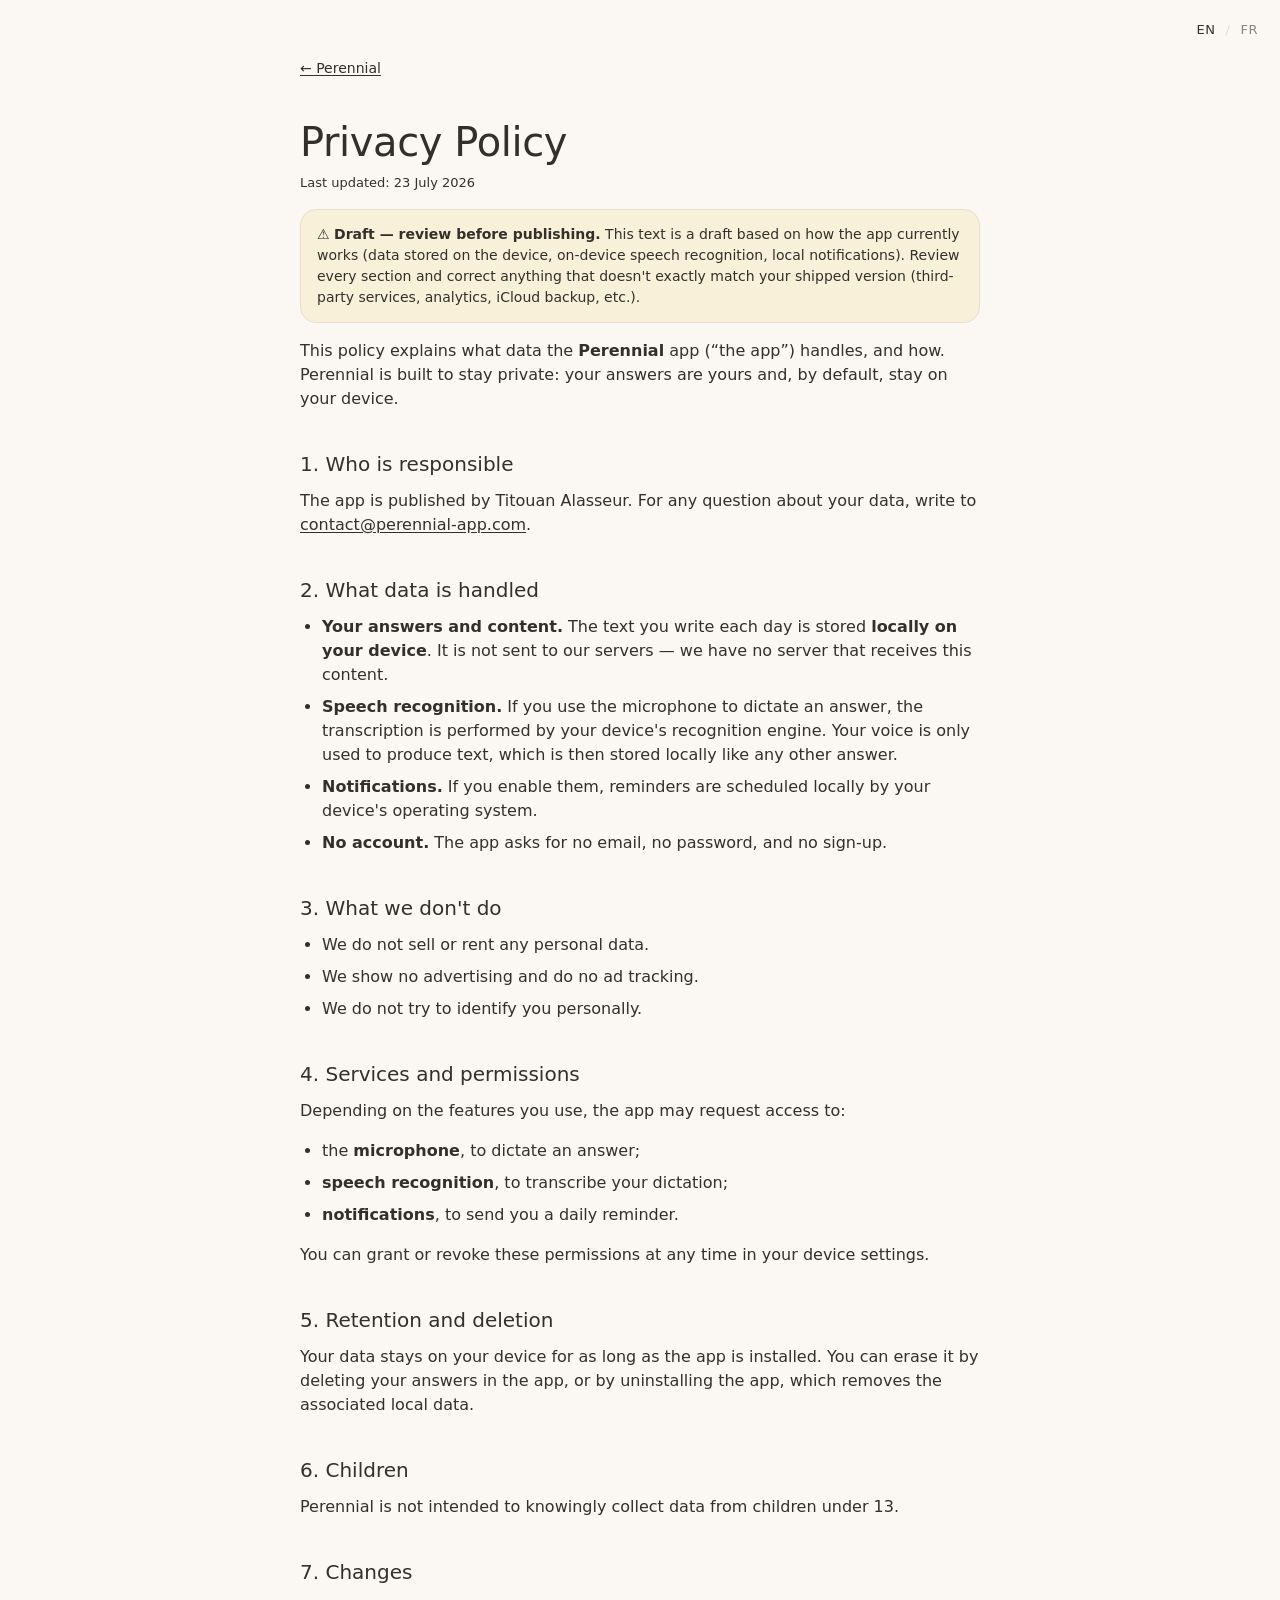
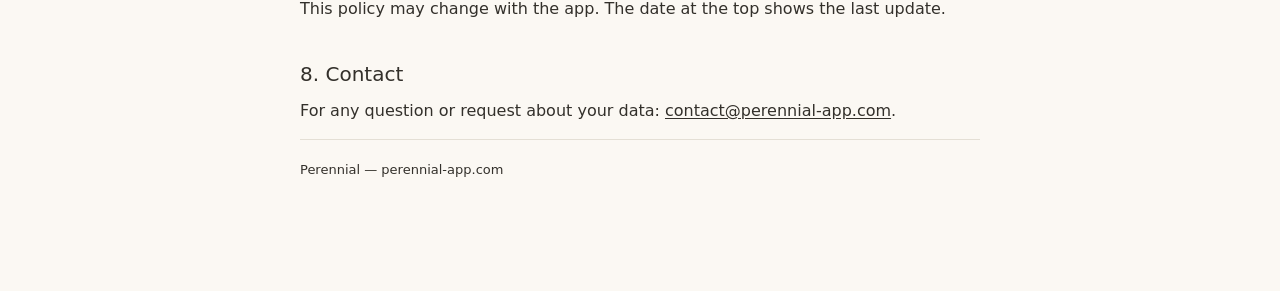
==== privacy.html @ 0a958e14 "Site : bilingue EN/FR, thème clair, texte onboarding + bouton App Store - Renomme confidentialite→pr" ====
<!doctype html>
<html lang="en">
<head>
  <meta charset="utf-8" />
  <meta name="viewport" content="width=device-width, initial-scale=1" />
  <title>Privacy Policy — Perennial</title>
  <meta name="description" content="Privacy Policy for the Perennial app." />
  <meta name="theme-color" content="#FBF8F3" />
  <link rel="icon" href="assets/strata.svg" type="image/svg+xml" />
  <link rel="stylesheet" href="styles.css" />
  <script>try{var l=localStorage.getItem('perennial-lang');document.documentElement.lang=(l==='fr'||l==='en')?l:'en';}catch(e){document.documentElement.lang='en';}</script>
</head>
<body>
  <div class="langswitch" role="group" aria-label="Language">
    <button type="button" data-setlang="en">EN</button>
    <span class="sep" aria-hidden="true">/</span>
    <button type="button" data-setlang="fr">FR</button>
  </div>

  <article class="doc">
    <a class="doc__back" href="index.html">← Perennial</a>

    <!-- ─────────── ENGLISH ─────────── -->
    <div class="lang-en">
      <h1>Privacy Policy</h1>
      <p class="doc__updated">Last updated: 23 July 2026</p>

      <p class="todo">
        ⚠️ <strong>Draft — review before publishing.</strong> This text is a draft
        based on how the app currently works (data stored on the device, on-device
        speech recognition, local notifications). Review every section and correct
        anything that doesn't exactly match your shipped version (third-party
        services, analytics, iCloud backup, etc.).
      </p>

      <p>
        This policy explains what data the <strong>Perennial</strong> app (“the
        app”) handles, and how. Perennial is built to stay private: your answers
        are yours and, by default, stay on your device.
      </p>

      <h2>1. Who is responsible</h2>
      <p>
        The app is published by Titouan Alasseur. For any question about your data,
        write to <a href="mailto:contact@perennial-app.com">contact@perennial-app.com</a>.
      </p>

      <h2>2. What data is handled</h2>
      <ul>
        <li><strong>Your answers and content.</strong> The text you write each day is
          stored <strong>locally on your device</strong>. It is not sent to our
          servers — we have no server that receives this content.</li>
        <li><strong>Speech recognition.</strong> If you use the microphone to dictate
          an answer, the transcription is performed by your device's recognition
          engine. Your voice is only used to produce text, which is then stored
          locally like any other answer.</li>
        <li><strong>Notifications.</strong> If you enable them, reminders are scheduled
          locally by your device's operating system.</li>
        <li><strong>No account.</strong> The app asks for no email, no password, and
          no sign-up.</li>
      </ul>

      <h2>3. What we don't do</h2>
      <ul>
        <li>We do not sell or rent any personal data.</li>
        <li>We show no advertising and do no ad tracking.</li>
        <li>We do not try to identify you personally.</li>
      </ul>

      <h2>4. Services and permissions</h2>
      <p>Depending on the features you use, the app may request access to:</p>
      <ul>
        <li>the <strong>microphone</strong>, to dictate an answer;</li>
        <li><strong>speech recognition</strong>, to transcribe your dictation;</li>
        <li><strong>notifications</strong>, to send you a daily reminder.</li>
      </ul>
      <p>You can grant or revoke these permissions at any time in your device settings.</p>

      <h2>5. Retention and deletion</h2>
      <p>
        Your data stays on your device for as long as the app is installed. You can
        erase it by deleting your answers in the app, or by uninstalling the app,
        which removes the associated local data.
      </p>

      <h2>6. Children</h2>
      <p>Perennial is not intended to knowingly collect data from children under 13.</p>

      <h2>7. Changes</h2>
      <p>This policy may change with the app. The date at the top shows the last update.</p>

      <h2>8. Contact</h2>
      <p>
        For any question or request about your data:
        <a href="mailto:contact@perennial-app.com">contact@perennial-app.com</a>.
      </p>

      <p class="doc__footer">Perennial — perennial-app.com</p>
    </div>

    <!-- ─────────── FRANÇAIS ─────────── -->
    <div class="lang-fr">
      <h1>Politique de confidentialité</h1>
      <p class="doc__updated">Dernière mise à jour : 23 juillet 2026</p>

      <p class="todo">
        ⚠️ <strong>Brouillon — à relire avant publication.</strong> Ce texte est un
        brouillon rédigé d'après le fonctionnement actuel de l'app (données stockées
        sur l'appareil, reconnaissance vocale sur l'appareil, notifications locales).
        Relis chaque section et corrige tout ce qui ne correspond pas exactement à ta
        version publiée (services tiers, analytics, sauvegarde iCloud, etc.).
      </p>

      <p>
        Cette politique explique quelles données l'application <strong>Perennial</strong>
        (« l'app ») traite, et comment. Perennial est conçue pour rester privée :
        tes réponses t'appartiennent et restent, par défaut, sur ton appareil.
      </p>

      <h2>1. Qui est responsable</h2>
      <p>
        L'app est éditée par Titouan Alasseur. Pour toute question relative à tes
        données, tu peux écrire à
        <a href="mailto:contact@perennial-app.com">contact@perennial-app.com</a>.
      </p>

      <h2>2. Quelles données sont traitées</h2>
      <ul>
        <li><strong>Tes réponses et contenus.</strong> Le texte que tu écris chaque jour
          est enregistré <strong>localement sur ton appareil</strong>. Il n'est pas
          envoyé à nos serveurs — nous n'avons d'ailleurs pas de serveur qui reçoive
          ces contenus.</li>
        <li><strong>Reconnaissance vocale.</strong> Si tu utilises le micro pour dicter
          une réponse, la transcription est réalisée par le moteur de reconnaissance de
          ton appareil. La voix sert uniquement à produire le texte, ensuite stocké
          localement comme n'importe quelle réponse.</li>
        <li><strong>Notifications.</strong> Si tu les actives, les rappels sont
          programmés localement par le système d'exploitation de ton appareil.</li>
        <li><strong>Aucun compte.</strong> L'app ne demande ni email, ni mot de passe,
          ni création de compte.</li>
      </ul>

      <h2>3. Ce que nous ne faisons pas</h2>
      <ul>
        <li>Nous ne vendons ni ne louons aucune donnée personnelle.</li>
        <li>Nous n'affichons pas de publicité et ne faisons pas de suivi publicitaire.</li>
        <li>Nous ne cherchons pas à t'identifier personnellement.</li>
      </ul>

      <h2>4. Services et permissions</h2>
      <p>Selon les fonctionnalités que tu utilises, l'app peut demander l'accès :</p>
      <ul>
        <li>au <strong>micro</strong>, pour dicter une réponse ;</li>
        <li>à la <strong>reconnaissance vocale</strong>, pour transcrire ta dictée ;</li>
        <li>aux <strong>notifications</strong>, pour t'envoyer un rappel quotidien.</li>
      </ul>
      <p>Tu peux accorder ou retirer ces permissions à tout moment dans les réglages de ton appareil.</p>

      <h2>5. Conservation et suppression</h2>
      <p>
        Tes données restent sur ton appareil tant que l'app est installée. Tu peux les
        effacer en supprimant tes réponses depuis l'app ou en désinstallant l'application,
        ce qui supprime les données locales associées.
      </p>

      <h2>6. Enfants</h2>
      <p>Perennial n'est pas destinée à collecter sciemment des données concernant des enfants de moins de 13 ans.</p>

      <h2>7. Modifications</h2>
      <p>Cette politique peut évoluer avec l'app. La date en haut de page indique la dernière mise à jour.</p>

      <h2>8. Contact</h2>
      <p>
        Pour toute question ou demande relative à tes données :
        <a href="mailto:contact@perennial-app.com">contact@perennial-app.com</a>.
      </p>

      <p class="doc__footer">Perennial — perennial-app.com</p>
    </div>
  </article>

  <script src="assets/lang.js"></script>
</body>
</html>
---- styles.css ----
/* Perennial — site vitrine
 * Tokens repris du design system de l'app (constants/perennial.ts) :
 * flat design, pas d'ombres, pas de noir/blanc purs, pas de dégradés.
 * Thème clair uniquement. */

:root {
  --paper: #FBF8F3;      /* fond — jamais blanc pur */
  --card: #FFFFFF;       /* carte / champ */
  --ink: #33302B;        /* texte principal — jamais noir pur */
  --ink-2: #8A857C;      /* dates, labels, texte de support */
  --hairline: #E4DFD5;   /* filets 0.5–1px */

  --butter: #F4E4AF;     /* strate — utilisée pour l'encadré "à faire" */

  --space-5: 20px;
  --space-6: 24px;
  --radius-card: 16px;
  --maxw: 720px;
}

* { box-sizing: border-box; }

html { -webkit-text-size-adjust: 100%; }

body {
  margin: 0;
  background: var(--paper);
  color: var(--ink);
  font-family: "Outfit", ui-sans-serif, system-ui, -apple-system,
    "Segoe UI", Roboto, "Helvetica Neue", Arial, sans-serif;
  font-weight: 400;
  line-height: 1.5;
  font-size: 16px;
  -webkit-font-smoothing: antialiased;
  text-rendering: optimizeLegibility;
}

a { color: inherit; }

/* ── Bascule de langue EN / FR ────────────────────────────────── */
/* Par défaut (anglais), le FR est masqué ; pas de flash au chargement. */
.lang-fr { display: none; }
html[lang="fr"] .lang-en { display: none; }
html[lang="fr"] .lang-fr { display: revert; }

.langswitch {
  position: fixed;
  top: 16px;
  right: 18px;
  z-index: 10;
  display: inline-flex;
  align-items: center;
  gap: 6px;
  font-size: 13px;
  letter-spacing: 0.04em;
}

.langswitch button {
  appearance: none;
  border: none;
  background: none;
  font: inherit;
  letter-spacing: inherit;
  color: var(--ink-2);
  cursor: pointer;
  padding: 4px 4px;
  border-radius: 6px;
}
.langswitch button:hover { color: var(--ink); }
.langswitch button[aria-pressed="true"] {
  color: var(--ink);
  font-weight: 500;
}
.langswitch .sep { color: var(--hairline); }

/* ── Hero plein écran avec les strates en fond ───────────────── */
.hero {
  position: relative;
  min-height: 100svh;
  display: flex;
  flex-direction: column;
  align-items: center;
  justify-content: center;
  text-align: center;
  padding: var(--space-6);
  overflow: hidden;
}

/* Les strates : image carrée en object-fit cover, centrée — exactement
 * comme sur le splash de l'app. Pleine couleur, aucun voile par-dessus. */
.hero__strata {
  position: absolute;
  inset: 0;
  width: 100%;
  height: 100%;
  object-fit: cover;
  object-position: center;
  z-index: 0;
  pointer-events: none;
}

.hero__content {
  position: relative;
  z-index: 2;
  max-width: 640px;
  /* halo paper doux derrière le texte, pour la lisibilité sans voiler la scène */
  padding: 8px 12px;
}

.hero__title {
  margin: 0;
  font-size: clamp(34px, 6.4vw, 60px);
  font-weight: 500;
  letter-spacing: -0.02em;
  line-height: 1.08;
  text-shadow: 0 1px 2px rgba(251, 248, 243, 0.6);
}

.hero__tagline {
  margin: var(--space-5) 0 0;
  font-size: clamp(18px, 3.2vw, 22px);
  line-height: 1.35;
  color: var(--ink);
  text-shadow: 0 1px 2px rgba(251, 248, 243, 0.6);
}

/* Bouton App Store */
.btn-appstore {
  display: inline-flex;
  align-items: center;
  gap: 10px;
  margin: 32px 0 0;
  background: var(--ink);
  color: var(--paper);
  padding: 15px 28px;
  border-radius: 999px;
  font-size: 17px;
  font-weight: 500;
  text-decoration: none;
  transition: transform 0.12s ease, opacity 0.12s ease;
}
.btn-appstore:hover { transform: translateY(-1px); }
.btn-appstore svg { width: 18px; height: 18px; fill: currentColor; }

.hero__note {
  margin: 16px 0 0;
  font-size: 13px;
  color: var(--ink-2);
  text-shadow: 0 1px 2px rgba(251, 248, 243, 0.6);
}

/* ── Liens de pied de hero ───────────────────────────────────── */
.hero__links {
  position: absolute;
  bottom: 0;
  left: 0;
  right: 0;
  z-index: 2;
  display: flex;
  flex-wrap: wrap;
  gap: 4px 20px;
  align-items: center;
  justify-content: center;
  padding: var(--space-5);
  font-size: 13px;
  color: var(--ink-2);
}

.hero__links a {
  color: var(--ink-2);
  text-decoration: none;
  border-bottom: 1px solid transparent;
  padding-bottom: 1px;
  transition: color 0.15s ease, border-color 0.15s ease;
  text-shadow: 0 1px 2px rgba(251, 248, 243, 0.6);
}
.hero__links a:hover { color: var(--ink); border-color: var(--hairline); }
.hero__links .sep { opacity: 0.5; }

/* ── Pages de contenu (privacy, terms) ───────────────────────── */
.doc {
  max-width: var(--maxw);
  margin: 0 auto;
  padding: 56px var(--space-5) 96px;
}

.doc__back {
  display: inline-block;
  margin-bottom: 40px;
  font-size: 14px;
  color: var(--ink-2);
  text-decoration: none;
}
.doc__back:hover { color: var(--ink); }

.doc h1 {
  font-size: clamp(28px, 6vw, 40px);
  font-weight: 500;
  letter-spacing: -0.01em;
  line-height: 1.15;
  margin: 0 0 8px;
}

.doc__updated {
  margin: 0 0 40px;
  font-size: 13px;
  color: var(--ink-2);
}

.doc h2 {
  font-size: 20px;
  font-weight: 500;
  margin: 40px 0 12px;
  line-height: 1.3;
}

.doc p, .doc li { color: var(--ink); }
.doc p { margin: 0 0 16px; }
.doc ul { margin: 0 0 16px; padding-left: 22px; }
.doc li { margin: 0 0 8px; }

.doc a { color: var(--ink); text-decoration: underline; text-underline-offset: 2px; }

.doc .todo {
  background: color-mix(in srgb, var(--butter) 40%, var(--paper));
  border: 1px solid var(--hairline);
  border-radius: var(--radius-card);
  padding: 14px 16px;
  font-size: 14px;
  color: var(--ink);
}

.doc__footer {
  margin-top: 64px;
  padding-top: 20px;
  border-top: 1px solid var(--hairline);
  font-size: 13px;
  color: var(--ink-2);
}
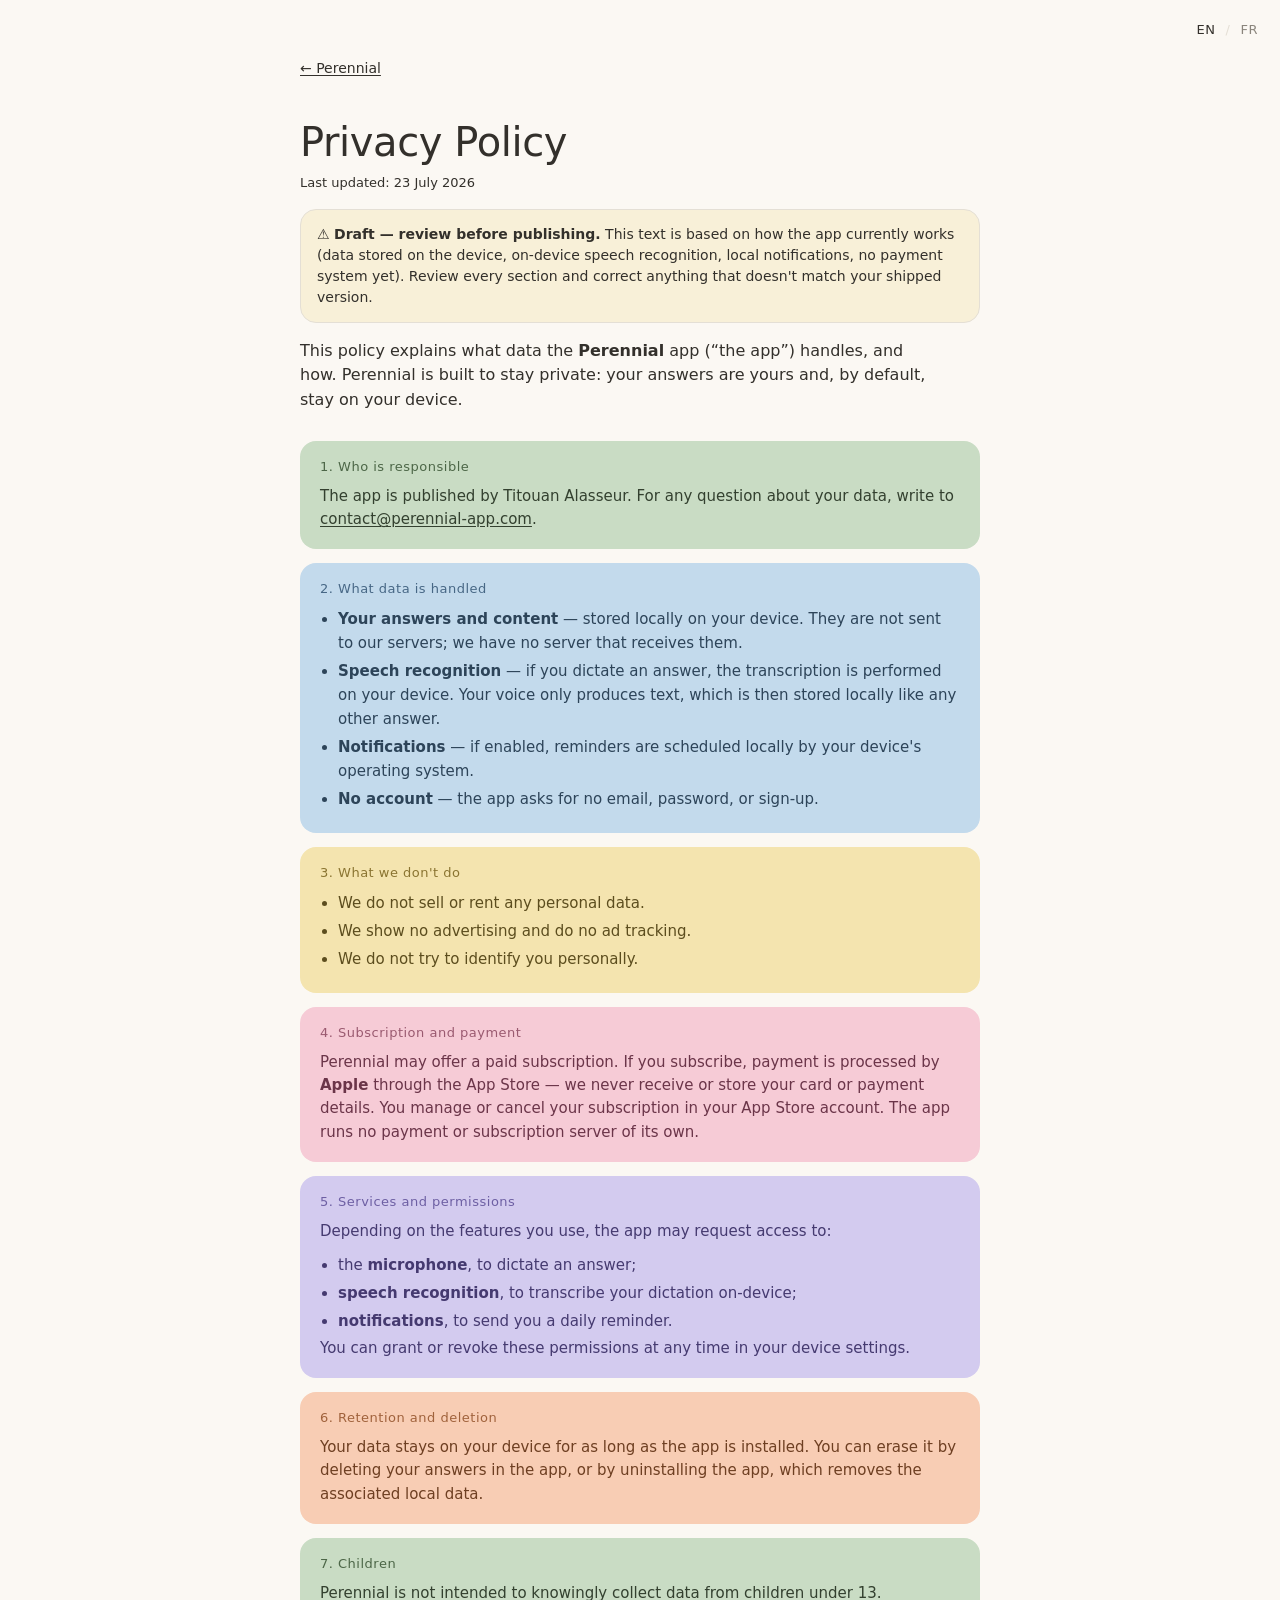
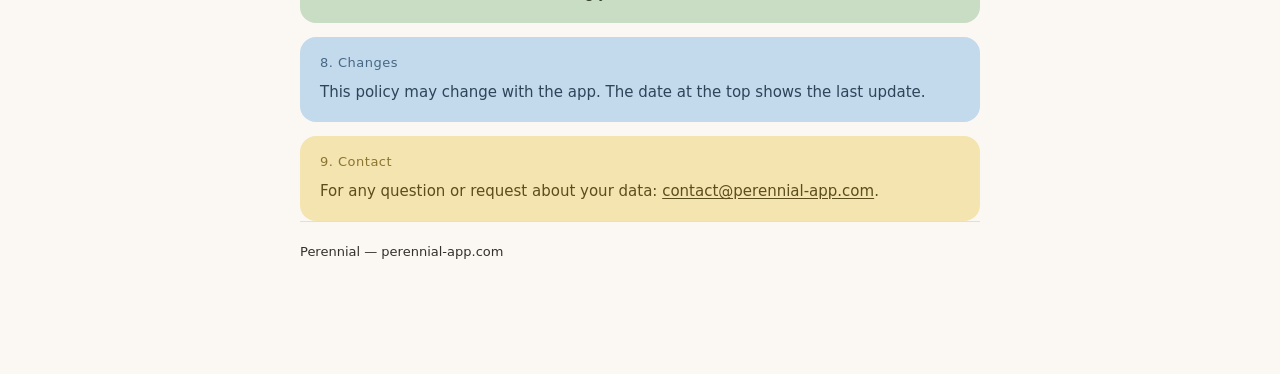
==== commit 35b13be2: "privacy/terms : DA Perennial (cartes teintées par strate) + section abonnement Apple Co-Authored-By:" ====
--- a/privacy.html
+++ b/privacy.html
@@ -5,6 +5,7 @@
   <meta name="viewport" content="width=device-width, initial-scale=1" />
   <title>Privacy Policy — Perennial</title>
   <meta name="description" content="Privacy Policy for the Perennial app." />
+  <meta name="robots" content="noindex, nofollow" />
   <meta name="theme-color" content="#FBF8F3" />
   <link rel="icon" href="assets/strata.svg" type="image/svg+xml" />
   <link rel="stylesheet" href="styles.css" />
@@ -26,74 +27,91 @@
       <p class="doc__updated">Last updated: 23 July 2026</p>
 
       <p class="todo">
-        ⚠️ <strong>Draft — review before publishing.</strong> This text is a draft
-        based on how the app currently works (data stored on the device, on-device
-        speech recognition, local notifications). Review every section and correct
-        anything that doesn't exactly match your shipped version (third-party
-        services, analytics, iCloud backup, etc.).
-      </p>
-
-      <p>
-        This policy explains what data the <strong>Perennial</strong> app (“the
-        app”) handles, and how. Perennial is built to stay private: your answers
-        are yours and, by default, stay on your device.
-      </p>
-
-      <h2>1. Who is responsible</h2>
-      <p>
-        The app is published by Titouan Alasseur. For any question about your data,
-        write to <a href="mailto:contact@perennial-app.com">contact@perennial-app.com</a>.
-      </p>
-
-      <h2>2. What data is handled</h2>
-      <ul>
-        <li><strong>Your answers and content.</strong> The text you write each day is
-          stored <strong>locally on your device</strong>. It is not sent to our
-          servers — we have no server that receives this content.</li>
-        <li><strong>Speech recognition.</strong> If you use the microphone to dictate
-          an answer, the transcription is performed by your device's recognition
-          engine. Your voice is only used to produce text, which is then stored
-          locally like any other answer.</li>
-        <li><strong>Notifications.</strong> If you enable them, reminders are scheduled
-          locally by your device's operating system.</li>
-        <li><strong>No account.</strong> The app asks for no email, no password, and
-          no sign-up.</li>
-      </ul>
-
-      <h2>3. What we don't do</h2>
-      <ul>
-        <li>We do not sell or rent any personal data.</li>
-        <li>We show no advertising and do no ad tracking.</li>
-        <li>We do not try to identify you personally.</li>
-      </ul>
-
-      <h2>4. Services and permissions</h2>
-      <p>Depending on the features you use, the app may request access to:</p>
-      <ul>
-        <li>the <strong>microphone</strong>, to dictate an answer;</li>
-        <li><strong>speech recognition</strong>, to transcribe your dictation;</li>
-        <li><strong>notifications</strong>, to send you a daily reminder.</li>
-      </ul>
-      <p>You can grant or revoke these permissions at any time in your device settings.</p>
-
-      <h2>5. Retention and deletion</h2>
-      <p>
-        Your data stays on your device for as long as the app is installed. You can
-        erase it by deleting your answers in the app, or by uninstalling the app,
-        which removes the associated local data.
-      </p>
-
-      <h2>6. Children</h2>
-      <p>Perennial is not intended to knowingly collect data from children under 13.</p>
-
-      <h2>7. Changes</h2>
-      <p>This policy may change with the app. The date at the top shows the last update.</p>
-
-      <h2>8. Contact</h2>
-      <p>
-        For any question or request about your data:
-        <a href="mailto:contact@perennial-app.com">contact@perennial-app.com</a>.
-      </p>
+        ⚠️ <strong>Draft — review before publishing.</strong> This text is based on how
+        the app currently works (data stored on the device, on-device speech
+        recognition, local notifications, no payment system yet). Review every section
+        and correct anything that doesn't match your shipped version.
+      </p>
+
+      <p class="lead">
+        This policy explains what data the <strong>Perennial</strong> app (“the app”)
+        handles, and how. Perennial is built to stay private: your answers are yours
+        and, by default, stay on your device.
+      </p>
+
+      <div class="cards">
+        <section class="card h-sage">
+          <h2>1. Who is responsible</h2>
+          <p>The app is published by Titouan Alasseur. For any question about your data,
+            write to <a href="mailto:contact@perennial-app.com">contact@perennial-app.com</a>.</p>
+        </section>
+
+        <section class="card h-sky">
+          <h2>2. What data is handled</h2>
+          <ul>
+            <li><strong>Your answers and content</strong> — stored locally on your device.
+              They are not sent to our servers; we have no server that receives them.</li>
+            <li><strong>Speech recognition</strong> — if you dictate an answer, the
+              transcription is performed on your device. Your voice only produces text,
+              which is then stored locally like any other answer.</li>
+            <li><strong>Notifications</strong> — if enabled, reminders are scheduled
+              locally by your device's operating system.</li>
+            <li><strong>No account</strong> — the app asks for no email, password, or sign-up.</li>
+          </ul>
+        </section>
+
+        <section class="card h-butter">
+          <h2>3. What we don't do</h2>
+          <ul>
+            <li>We do not sell or rent any personal data.</li>
+            <li>We show no advertising and do no ad tracking.</li>
+            <li>We do not try to identify you personally.</li>
+          </ul>
+        </section>
+
+        <section class="card h-blush">
+          <h2>4. Subscription and payment</h2>
+          <p>Perennial may offer a paid subscription. If you subscribe, payment is
+            processed by <strong>Apple</strong> through the App Store — we never receive
+            or store your card or payment details. You manage or cancel your subscription
+            in your App Store account. The app runs no payment or subscription server of
+            its own.</p>
+        </section>
+
+        <section class="card h-lavender">
+          <h2>5. Services and permissions</h2>
+          <p>Depending on the features you use, the app may request access to:</p>
+          <ul>
+            <li>the <strong>microphone</strong>, to dictate an answer;</li>
+            <li><strong>speech recognition</strong>, to transcribe your dictation on-device;</li>
+            <li><strong>notifications</strong>, to send you a daily reminder.</li>
+          </ul>
+          <p>You can grant or revoke these permissions at any time in your device settings.</p>
+        </section>
+
+        <section class="card h-peach">
+          <h2>6. Retention and deletion</h2>
+          <p>Your data stays on your device for as long as the app is installed. You can
+            erase it by deleting your answers in the app, or by uninstalling the app,
+            which removes the associated local data.</p>
+        </section>
+
+        <section class="card h-sage">
+          <h2>7. Children</h2>
+          <p>Perennial is not intended to knowingly collect data from children under 13.</p>
+        </section>
+
+        <section class="card h-sky">
+          <h2>8. Changes</h2>
+          <p>This policy may change with the app. The date at the top shows the last update.</p>
+        </section>
+
+        <section class="card h-butter">
+          <h2>9. Contact</h2>
+          <p>For any question or request about your data:
+            <a href="mailto:contact@perennial-app.com">contact@perennial-app.com</a>.</p>
+        </section>
+      </div>
 
       <p class="doc__footer">Perennial — perennial-app.com</p>
     </div>
@@ -104,76 +122,94 @@
       <p class="doc__updated">Dernière mise à jour : 23 juillet 2026</p>
 
       <p class="todo">
-        ⚠️ <strong>Brouillon — à relire avant publication.</strong> Ce texte est un
-        brouillon rédigé d'après le fonctionnement actuel de l'app (données stockées
-        sur l'appareil, reconnaissance vocale sur l'appareil, notifications locales).
-        Relis chaque section et corrige tout ce qui ne correspond pas exactement à ta
-        version publiée (services tiers, analytics, sauvegarde iCloud, etc.).
-      </p>
-
-      <p>
+        ⚠️ <strong>Brouillon — à relire avant publication.</strong> Ce texte est rédigé
+        d'après le fonctionnement actuel de l'app (données stockées sur l'appareil,
+        reconnaissance vocale sur l'appareil, notifications locales, pas encore de
+        paiement). Relis chaque section et corrige tout ce qui ne correspond pas à ta
+        version publiée.
+      </p>
+
+      <p class="lead">
         Cette politique explique quelles données l'application <strong>Perennial</strong>
         (« l'app ») traite, et comment. Perennial est conçue pour rester privée :
         tes réponses t'appartiennent et restent, par défaut, sur ton appareil.
       </p>
 
-      <h2>1. Qui est responsable</h2>
-      <p>
-        L'app est éditée par Titouan Alasseur. Pour toute question relative à tes
-        données, tu peux écrire à
-        <a href="mailto:contact@perennial-app.com">contact@perennial-app.com</a>.
-      </p>
-
-      <h2>2. Quelles données sont traitées</h2>
-      <ul>
-        <li><strong>Tes réponses et contenus.</strong> Le texte que tu écris chaque jour
-          est enregistré <strong>localement sur ton appareil</strong>. Il n'est pas
-          envoyé à nos serveurs — nous n'avons d'ailleurs pas de serveur qui reçoive
-          ces contenus.</li>
-        <li><strong>Reconnaissance vocale.</strong> Si tu utilises le micro pour dicter
-          une réponse, la transcription est réalisée par le moteur de reconnaissance de
-          ton appareil. La voix sert uniquement à produire le texte, ensuite stocké
-          localement comme n'importe quelle réponse.</li>
-        <li><strong>Notifications.</strong> Si tu les actives, les rappels sont
-          programmés localement par le système d'exploitation de ton appareil.</li>
-        <li><strong>Aucun compte.</strong> L'app ne demande ni email, ni mot de passe,
-          ni création de compte.</li>
-      </ul>
-
-      <h2>3. Ce que nous ne faisons pas</h2>
-      <ul>
-        <li>Nous ne vendons ni ne louons aucune donnée personnelle.</li>
-        <li>Nous n'affichons pas de publicité et ne faisons pas de suivi publicitaire.</li>
-        <li>Nous ne cherchons pas à t'identifier personnellement.</li>
-      </ul>
-
-      <h2>4. Services et permissions</h2>
-      <p>Selon les fonctionnalités que tu utilises, l'app peut demander l'accès :</p>
-      <ul>
-        <li>au <strong>micro</strong>, pour dicter une réponse ;</li>
-        <li>à la <strong>reconnaissance vocale</strong>, pour transcrire ta dictée ;</li>
-        <li>aux <strong>notifications</strong>, pour t'envoyer un rappel quotidien.</li>
-      </ul>
-      <p>Tu peux accorder ou retirer ces permissions à tout moment dans les réglages de ton appareil.</p>
-
-      <h2>5. Conservation et suppression</h2>
-      <p>
-        Tes données restent sur ton appareil tant que l'app est installée. Tu peux les
-        effacer en supprimant tes réponses depuis l'app ou en désinstallant l'application,
-        ce qui supprime les données locales associées.
-      </p>
-
-      <h2>6. Enfants</h2>
-      <p>Perennial n'est pas destinée à collecter sciemment des données concernant des enfants de moins de 13 ans.</p>
-
-      <h2>7. Modifications</h2>
-      <p>Cette politique peut évoluer avec l'app. La date en haut de page indique la dernière mise à jour.</p>
-
-      <h2>8. Contact</h2>
-      <p>
-        Pour toute question ou demande relative à tes données :
-        <a href="mailto:contact@perennial-app.com">contact@perennial-app.com</a>.
-      </p>
+      <div class="cards">
+        <section class="card h-sage">
+          <h2>1. Qui est responsable</h2>
+          <p>L'app est éditée par Titouan Alasseur. Pour toute question relative à tes
+            données, écris à <a href="mailto:contact@perennial-app.com">contact@perennial-app.com</a>.</p>
+        </section>
+
+        <section class="card h-sky">
+          <h2>2. Quelles données sont traitées</h2>
+          <ul>
+            <li><strong>Tes réponses et contenus</strong> — enregistrés localement sur ton
+              appareil. Ils ne sont pas envoyés à nos serveurs ; nous n'avons d'ailleurs
+              aucun serveur qui les reçoive.</li>
+            <li><strong>Reconnaissance vocale</strong> — si tu dictes une réponse, la
+              transcription est réalisée sur ton appareil. La voix sert uniquement à
+              produire le texte, ensuite stocké localement comme n'importe quelle réponse.</li>
+            <li><strong>Notifications</strong> — si tu les actives, les rappels sont
+              programmés localement par le système de ton appareil.</li>
+            <li><strong>Aucun compte</strong> — l'app ne demande ni email, ni mot de passe,
+              ni inscription.</li>
+          </ul>
+        </section>
+
+        <section class="card h-butter">
+          <h2>3. Ce que nous ne faisons pas</h2>
+          <ul>
+            <li>Nous ne vendons ni ne louons aucune donnée personnelle.</li>
+            <li>Nous n'affichons pas de publicité et ne faisons pas de suivi publicitaire.</li>
+            <li>Nous ne cherchons pas à t'identifier personnellement.</li>
+          </ul>
+        </section>
+
+        <section class="card h-blush">
+          <h2>4. Abonnement et paiement</h2>
+          <p>Perennial peut proposer un abonnement payant. Si tu t'abonnes, le paiement
+            est traité par <strong>Apple</strong> via l'App Store — nous ne recevons ni ne
+            stockons jamais ta carte ni tes informations de paiement. Tu gères ou résilies
+            ton abonnement depuis ton compte App Store. L'app n'exploite aucun serveur de
+            paiement ou d'abonnement propre.</p>
+        </section>
+
+        <section class="card h-lavender">
+          <h2>5. Services et permissions</h2>
+          <p>Selon les fonctionnalités que tu utilises, l'app peut demander l'accès :</p>
+          <ul>
+            <li>au <strong>micro</strong>, pour dicter une réponse ;</li>
+            <li>à la <strong>reconnaissance vocale</strong>, pour transcrire ta dictée sur l'appareil ;</li>
+            <li>aux <strong>notifications</strong>, pour t'envoyer un rappel quotidien.</li>
+          </ul>
+          <p>Tu peux accorder ou retirer ces permissions à tout moment dans les réglages de ton appareil.</p>
+        </section>
+
+        <section class="card h-peach">
+          <h2>6. Conservation et suppression</h2>
+          <p>Tes données restent sur ton appareil tant que l'app est installée. Tu peux les
+            effacer en supprimant tes réponses depuis l'app, ou en désinstallant
+            l'application, ce qui supprime les données locales associées.</p>
+        </section>
+
+        <section class="card h-sage">
+          <h2>7. Enfants</h2>
+          <p>Perennial n'est pas destinée à collecter sciemment des données concernant des enfants de moins de 13 ans.</p>
+        </section>
+
+        <section class="card h-sky">
+          <h2>8. Modifications</h2>
+          <p>Cette politique peut évoluer avec l'app. La date en haut de page indique la dernière mise à jour.</p>
+        </section>
+
+        <section class="card h-butter">
+          <h2>9. Contact</h2>
+          <p>Pour toute question ou demande relative à tes données :
+            <a href="mailto:contact@perennial-app.com">contact@perennial-app.com</a>.</p>
+        </section>
+      </div>
 
       <p class="doc__footer">Perennial — perennial-app.com</p>
     </div>
--- a/styles.css
+++ b/styles.css
@@ -107,6 +107,18 @@
   padding: 8px 12px;
 }
 
+/* Nom de l'app en overline, comme sur l'écran "hook" de l'onboarding
+ * (Label date : capitales, couleur secondaire, lettres espacées). */
+.hero__overline {
+  margin: 0 0 18px;
+  font-size: 13px;
+  font-weight: 400;
+  letter-spacing: 0.16em;
+  text-transform: uppercase;
+  color: var(--ink-2);
+  text-shadow: 0 1px 2px rgba(251, 248, 243, 0.6);
+}
+
 .hero__title {
   margin: 0;
   font-size: clamp(34px, 6.4vw, 60px);
@@ -230,6 +242,40 @@
   color: var(--ink);
 }
 
+/* Paragraphe d'intro, avant les cartes */
+.doc .lead {
+  font-size: 16px;
+  line-height: 1.55;
+  margin: 0 0 28px;
+  max-width: 62ch;
+}
+
+/* Sections en cartes — reprend les cartes « années passées » de l'app :
+ * une teinte de strate par section, coin 16px, label meta teinté. */
+.cards { display: flex; flex-direction: column; gap: 14px; }
+
+.card { border-radius: var(--radius-card); padding: 18px 20px; }
+.card h2 {
+  font-size: 13px;
+  font-weight: 400;
+  letter-spacing: 0.5px;
+  line-height: 1.3;
+  margin: 0 0 9px;
+}
+.card p { margin: 0 0 10px; font-size: 15px; line-height: 1.55; }
+.card p:last-child { margin-bottom: 0; }
+.card ul { margin: 0; padding-left: 18px; font-size: 15px; line-height: 1.6; }
+.card li { margin: 0 0 4px; }
+.card a { text-underline-offset: 2px; }
+
+/* Teintes des strates (année) — fond / label / texte, identiques à l'app */
+.h-sage     { background: #C9DCC4; } .h-sage h2     { color: #4C6647; } .h-sage p,     .h-sage li,     .h-sage a     { color: #33402F; }
+.h-sky      { background: #C3DAEC; } .h-sky h2      { color: #476785; } .h-sky p,      .h-sky li,      .h-sky a      { color: #2D4459; }
+.h-butter   { background: #F4E4AF; } .h-butter h2   { color: #8A7431; } .h-butter p,   .h-butter li,   .h-butter a   { color: #5C4D1E; }
+.h-blush    { background: #F6CBD6; } .h-blush h2    { color: #9A5A70; } .h-blush p,    .h-blush li,    .h-blush a    { color: #6B3549; }
+.h-lavender { background: #D3CBEF; } .h-lavender h2 { color: #6D5FA3; } .h-lavender p, .h-lavender li, .h-lavender a { color: #453A70; }
+.h-peach    { background: #F8CDB4; } .h-peach h2    { color: #A0623C; } .h-peach p,    .h-peach li,    .h-peach a    { color: #6E3F22; }
+
 .doc__footer {
   margin-top: 64px;
   padding-top: 20px;
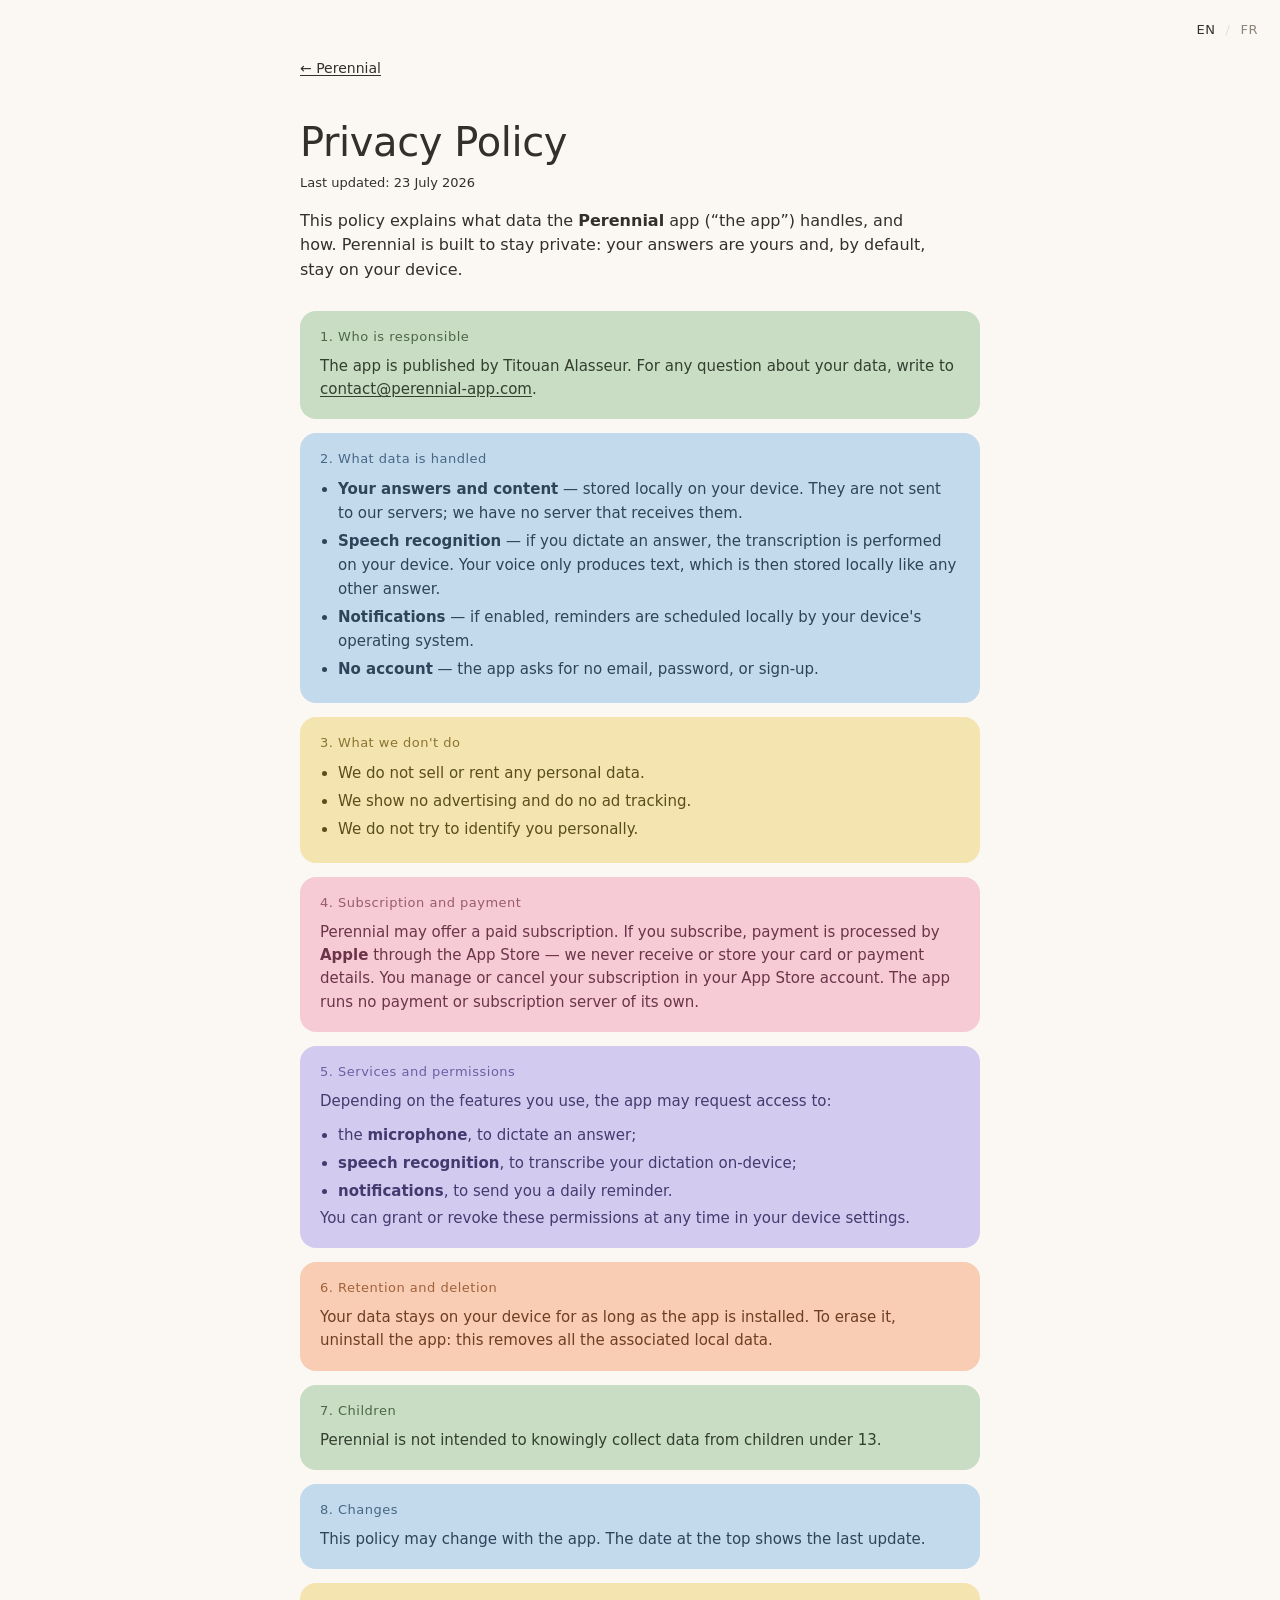
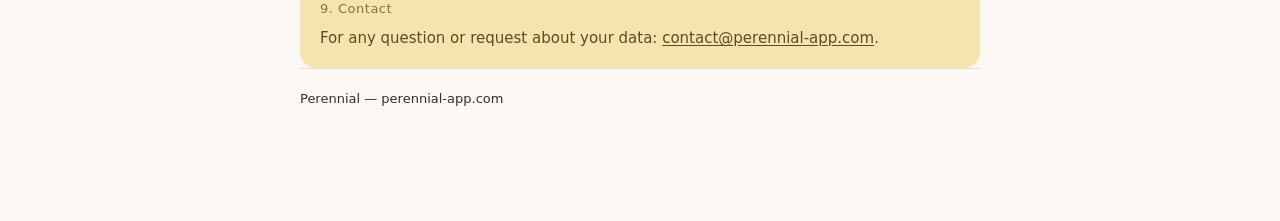
==== commit 2ed42b5a: "privacy : corrige la suppression (désinstallation seulement) + retire l'encadré brouillon Co-Authore" ====
--- a/privacy.html
+++ b/privacy.html
@@ -26,13 +26,6 @@
       <h1>Privacy Policy</h1>
       <p class="doc__updated">Last updated: 23 July 2026</p>
 
-      <p class="todo">
-        ⚠️ <strong>Draft — review before publishing.</strong> This text is based on how
-        the app currently works (data stored on the device, on-device speech
-        recognition, local notifications, no payment system yet). Review every section
-        and correct anything that doesn't match your shipped version.
-      </p>
-
       <p class="lead">
         This policy explains what data the <strong>Perennial</strong> app (“the app”)
         handles, and how. Perennial is built to stay private: your answers are yours
@@ -91,9 +84,8 @@
 
         <section class="card h-peach">
           <h2>6. Retention and deletion</h2>
-          <p>Your data stays on your device for as long as the app is installed. You can
-            erase it by deleting your answers in the app, or by uninstalling the app,
-            which removes the associated local data.</p>
+          <p>Your data stays on your device for as long as the app is installed. To erase
+            it, uninstall the app: this removes all the associated local data.</p>
         </section>
 
         <section class="card h-sage">
@@ -120,14 +112,6 @@
     <div class="lang-fr">
       <h1>Politique de confidentialité</h1>
       <p class="doc__updated">Dernière mise à jour : 23 juillet 2026</p>
-
-      <p class="todo">
-        ⚠️ <strong>Brouillon — à relire avant publication.</strong> Ce texte est rédigé
-        d'après le fonctionnement actuel de l'app (données stockées sur l'appareil,
-        reconnaissance vocale sur l'appareil, notifications locales, pas encore de
-        paiement). Relis chaque section et corrige tout ce qui ne correspond pas à ta
-        version publiée.
-      </p>
 
       <p class="lead">
         Cette politique explique quelles données l'application <strong>Perennial</strong>
@@ -189,9 +173,9 @@
 
         <section class="card h-peach">
           <h2>6. Conservation et suppression</h2>
-          <p>Tes données restent sur ton appareil tant que l'app est installée. Tu peux les
-            effacer en supprimant tes réponses depuis l'app, ou en désinstallant
-            l'application, ce qui supprime les données locales associées.</p>
+          <p>Tes données restent sur ton appareil tant que l'app est installée. Pour les
+            effacer, désinstalle l'application : cela supprime toutes les données locales
+            associées.</p>
         </section>
 
         <section class="card h-sage">
